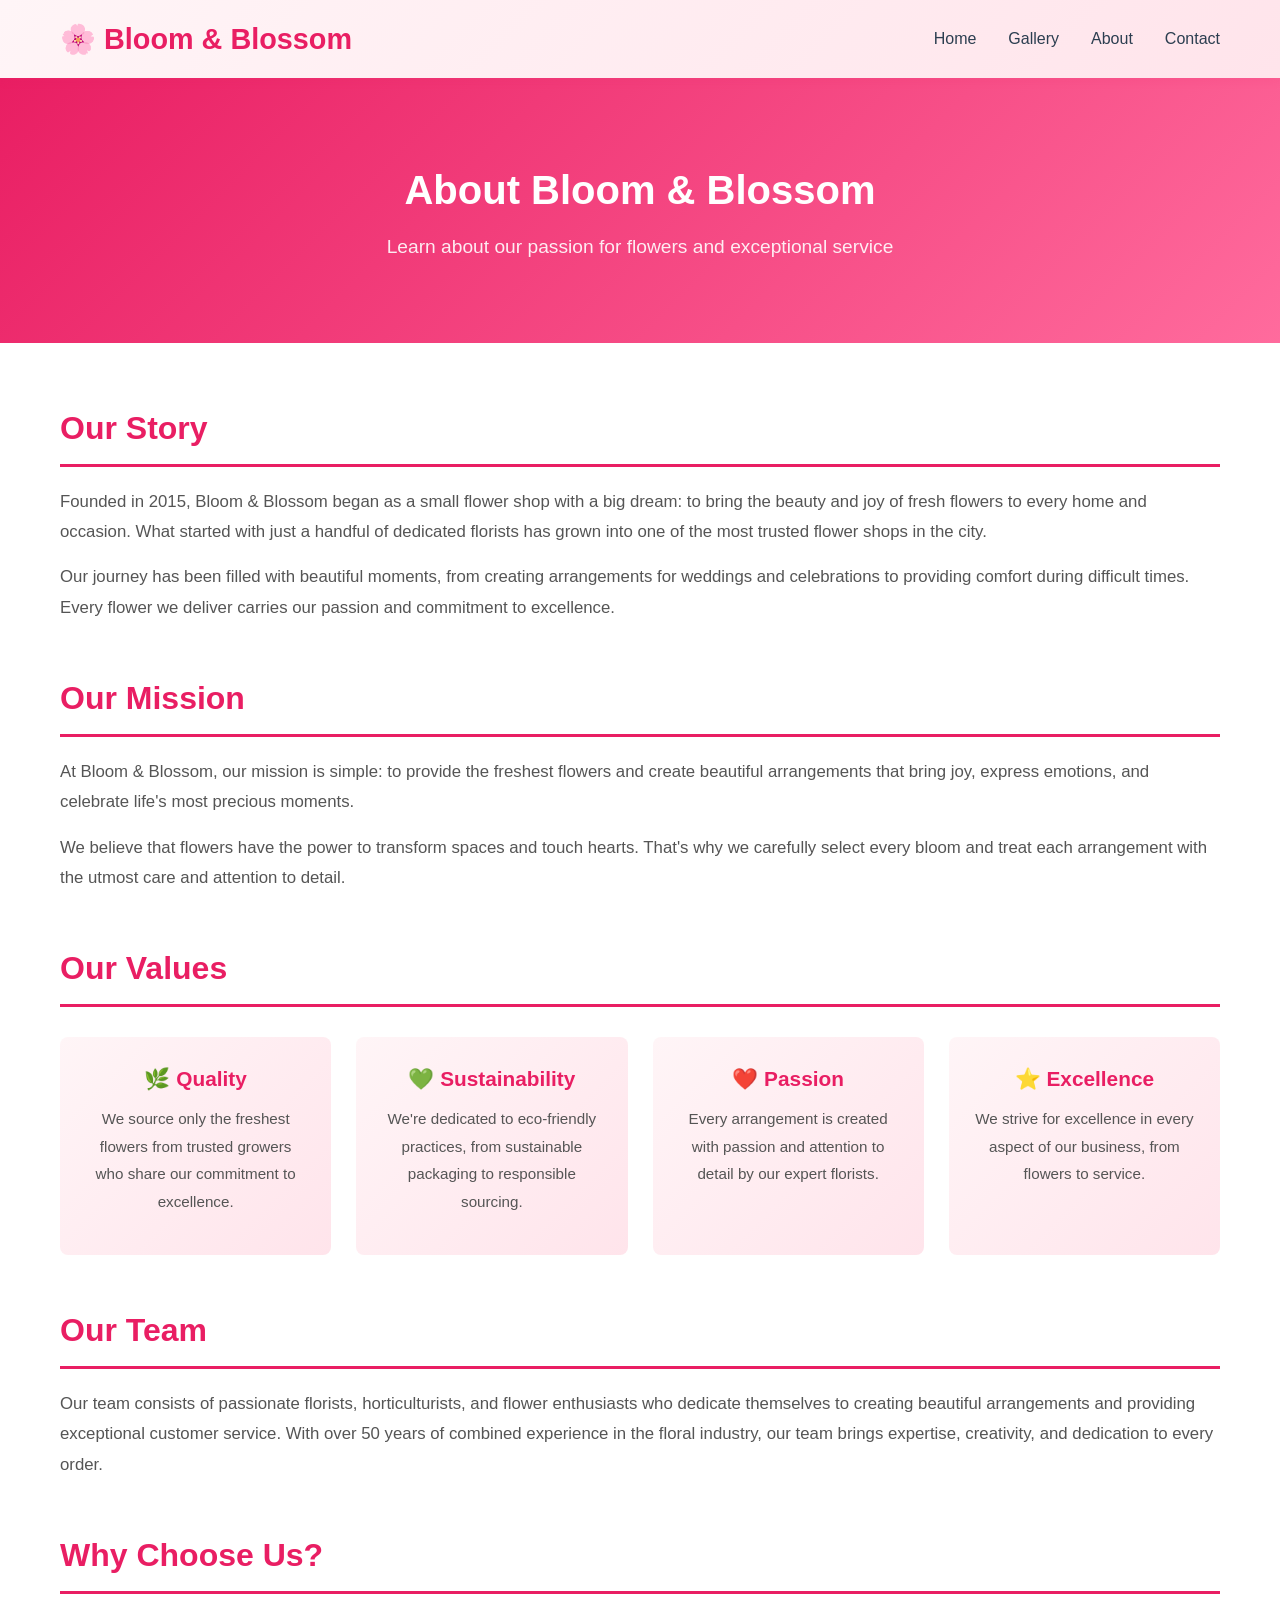
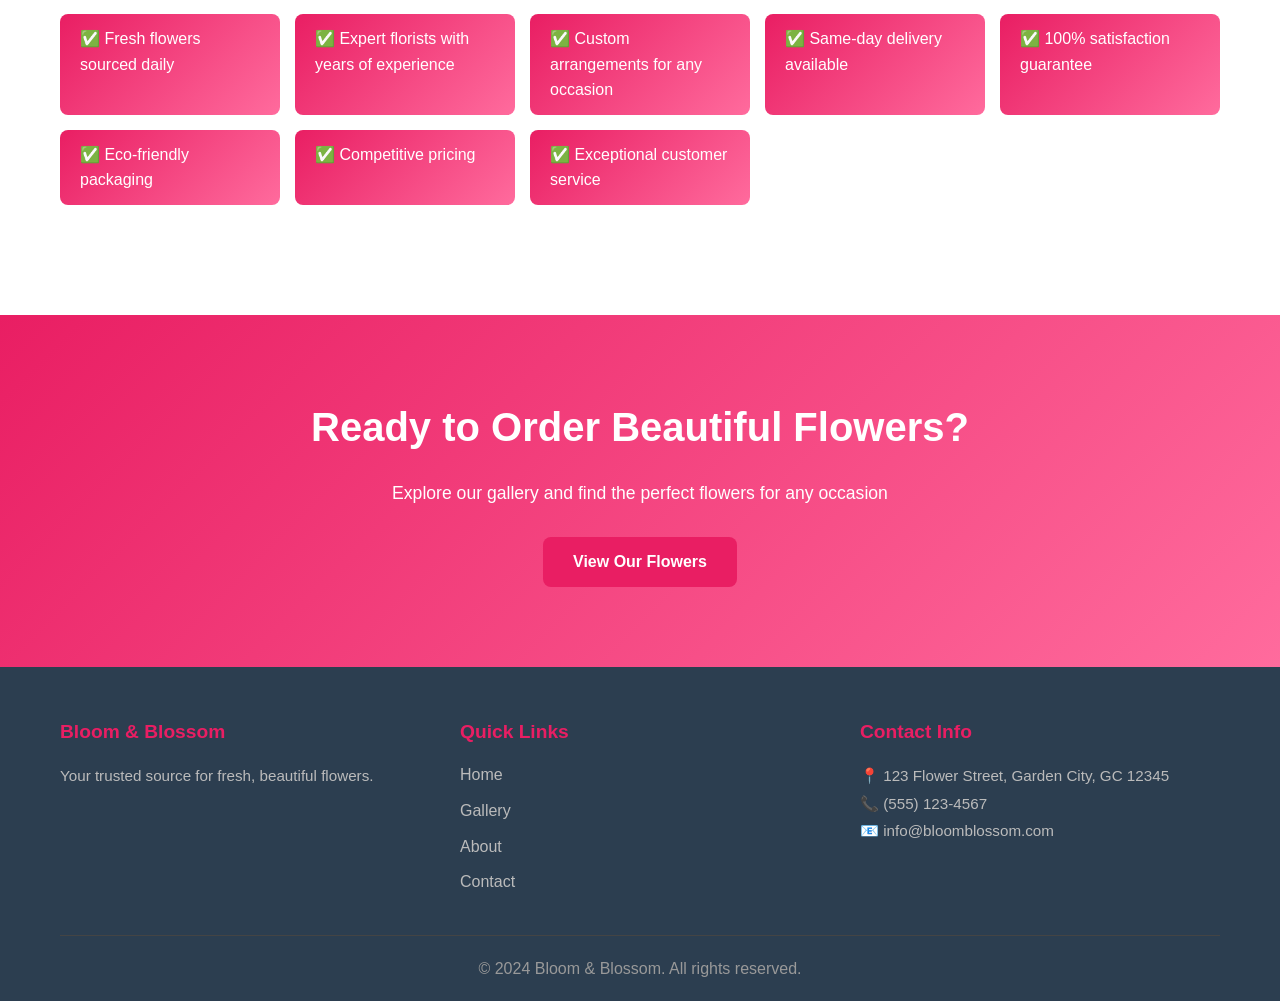
==== about.html @ 718c1ce6 "website building husting file" ====
<!DOCTYPE html>
<html lang="en">
<head>
    <meta charset="UTF-8">
    <meta name="viewport" content="width=device-width, initial-scale=1.0">
    <title>About Us - Bloom & Blossom</title>
    <link rel="stylesheet" href="css/style.css">
</head>
<body>
    <!-- Navigation Bar -->
    <nav class="navbar">
        <div class="container">
            <div class="navbar-brand">
                <h1>🌸 Bloom & Blossom</h1>
            </div>
            <ul class="nav-menu">
                <li><a href="index.html">Home</a></li>
                <li><a href="gallery.html">Gallery</a></li>
                <li><a href="about.html" class="active">About</a></li>
                <li><a href="contact.html">Contact</a></li>
            </ul>
            <div class="hamburger">
                <span></span>
                <span></span>
                <span></span>
            </div>
        </div>
    </nav>

    <!-- Page Header -->
    <section class="page-header">
        <div class="container">
            <h1>About Bloom & Blossom</h1>
            <p>Learn about our passion for flowers and exceptional service</p>
        </div>
    </section>

    <!-- About Content -->
    <section class="about-content">
        <div class="container">
            <div class="about-section">
                <h2>Our Story</h2>
                <p>
                    Founded in 2015, Bloom & Blossom began as a small flower shop with a big dream: to bring 
                    the beauty and joy of fresh flowers to every home and occasion. What started with just a 
                    handful of dedicated florists has grown into one of the most trusted flower shops in the city.
                </p>
                <p>
                    Our journey has been filled with beautiful moments, from creating arrangements for weddings 
                    and celebrations to providing comfort during difficult times. Every flower we deliver carries 
                    our passion and commitment to excellence.
                </p>
            </div>

            <div class="about-section">
                <h2>Our Mission</h2>
                <p>
                    At Bloom & Blossom, our mission is simple: to provide the freshest flowers and create 
                    beautiful arrangements that bring joy, express emotions, and celebrate life's most precious moments.
                </p>
                <p>
                    We believe that flowers have the power to transform spaces and touch hearts. That's why we 
                    carefully select every bloom and treat each arrangement with the utmost care and attention to detail.
                </p>
            </div>

            <div class="about-section">
                <h2>Our Values</h2>
                <div class="values-grid">
                    <div class="value-item">
                        <h3>🌿 Quality</h3>
                        <p>We source only the freshest flowers from trusted growers who share our commitment to excellence.</p>
                    </div>
                    <div class="value-item">
                        <h3>💚 Sustainability</h3>
                        <p>We're dedicated to eco-friendly practices, from sustainable packaging to responsible sourcing.</p>
                    </div>
                    <div class="value-item">
                        <h3>❤️ Passion</h3>
                        <p>Every arrangement is created with passion and attention to detail by our expert florists.</p>
                    </div>
                    <div class="value-item">
                        <h3>⭐ Excellence</h3>
                        <p>We strive for excellence in every aspect of our business, from flowers to service.</p>
                    </div>
                </div>
            </div>

            <div class="about-section">
                <h2>Our Team</h2>
                <p>
                    Our team consists of passionate florists, horticulturists, and flower enthusiasts who dedicate 
                    themselves to creating beautiful arrangements and providing exceptional customer service. With over 
                    50 years of combined experience in the floral industry, our team brings expertise, creativity, and 
                    dedication to every order.
                </p>
            </div>

            <div class="about-section">
                <h2>Why Choose Us?</h2>
                <ul class="features-list">
                    <li>✅ Fresh flowers sourced daily</li>
                    <li>✅ Expert florists with years of experience</li>
                    <li>✅ Custom arrangements for any occasion</li>
                    <li>✅ Same-day delivery available</li>
                    <li>✅ 100% satisfaction guarantee</li>
                    <li>✅ Eco-friendly packaging</li>
                    <li>✅ Competitive pricing</li>
                    <li>✅ Exceptional customer service</li>
                </ul>
            </div>
        </div>
    </section>

    <!-- Call to Action -->
    <section class="cta-section">
        <div class="container">
            <h2>Ready to Order Beautiful Flowers?</h2>
            <p>Explore our gallery and find the perfect flowers for any occasion</p>
            <a href="gallery.html" class="btn btn-primary">View Our Flowers</a>
        </div>
    </section>

    <!-- Footer -->
    <footer class="footer">
        <div class="container">
            <div class="footer-content">
                <div class="footer-section">
                    <h4>Bloom & Blossom</h4>
                    <p>Your trusted source for fresh, beautiful flowers.</p>
                </div>
                <div class="footer-section">
                    <h4>Quick Links</h4>
                    <ul>
                        <li><a href="index.html">Home</a></li>
                        <li><a href="gallery.html">Gallery</a></li>
                        <li><a href="about.html">About</a></li>
                        <li><a href="contact.html">Contact</a></li>
                    </ul>
                </div>
                <div class="footer-section">
                    <h4>Contact Info</h4>
                    <p>📍 123 Flower Street, Garden City, GC 12345</p>
                    <p>📞 (555) 123-4567</p>
                    <p>📧 info@bloomblossom.com</p>
                </div>
            </div>
            <div class="footer-bottom">
                <p>&copy; 2024 Bloom & Blossom. All rights reserved.</p>
            </div>
        </div>
    </footer>

    <script src="js/scrip.js"></script>
</body>
</html>
---- css/style.css ----
/* ===========================
   BLOOM & BLOSSOM CSS
   Fresh Flower Shop Styling
   =========================== */

* {
    margin: 0;
    padding: 0;
    box-sizing: border-box;
}

/* Color Variables */
:root {
    --primary-color: #e91e63;
    --secondary-color: #4caf50;
    --dark-color: #2c3e50;
    --light-color: #ecf0f1;
    --accent-color: #ff6b9d;
    --text-color: #333;
    --border-radius: 8px;
    --transition: all 0.3s ease;
}

body {
    font-family: 'Segoe UI', Tahoma, Geneva, Verdana, sans-serif;
    line-height: 1.6;
    color: var(--text-color);
    background-color: #f9f9f9;
}

.container {
    max-width: 1200px;
    margin: 0 auto;
    padding: 0 20px;
}

/* ===========================
   NAVIGATION BAR
   =========================== */
.navbar {
    background: linear-gradient(135deg, #fff5f7, #ffe4eb);
    box-shadow: 0 2px 10px rgba(233, 30, 99, 0.1);
    position: sticky;
    top: 0;
    z-index: 100;
}

.navbar .container {
    display: flex;
    justify-content: space-between;
    align-items: center;
    padding: 1rem 20px;
}

.navbar-brand h1 {
    color: var(--primary-color);
    font-size: 1.8rem;
    font-weight: 700;
}

.nav-menu {
    display: flex;
    list-style: none;
    gap: 2rem;
}

.nav-menu a {
    text-decoration: none;
    color: var(--dark-color);
    font-weight: 500;
    transition: var(--transition);
    position: relative;
}

.nav-menu a:hover,
.nav-menu a.active {
    color: var(--primary-color);
}

.nav-menu a.active::after {
    content: '';
    position: absolute;
    bottom: -5px;
    left: 0;
    width: 100%;
    height: 3px;
    background: var(--primary-color);
    border-radius: 2px;
}

.hamburger {
    display: none;
    flex-direction: column;
    cursor: pointer;
}

.hamburger span {
    width: 25px;
    height: 3px;
    background: var(--primary-color);
    margin: 5px 0;
    border-radius: 3px;
    transition: var(--transition);
}

/* ===========================
   HERO SECTION
   =========================== */
.hero {
    background: linear-gradient(135deg, #e91e63, #ff6b9d);
    color: white;
    padding: 120px 20px;
    text-align: center;
}

.hero-content h2 {
    font-size: 3.5rem;
    margin-bottom: 1rem;
    animation: slideInDown 0.8s ease;
}

.hero-content p {
    font-size: 1.3rem;
    margin-bottom: 2rem;
    animation: slideInUp 0.8s ease;
}

/* ===========================
   BUTTONS
   =========================== */
.btn {
    display: inline-block;
    padding: 12px 30px;
    border: none;
    border-radius: var(--border-radius);
    cursor: pointer;
    font-weight: 600;
    transition: var(--transition);
    text-decoration: none;
    font-size: 1rem;
}

.btn-primary {
    background: var(--primary-color);
    color: white;
}

.btn-primary:hover {
    background: #c2185b;
    transform: translateY(-2px);
    box-shadow: 0 5px 15px rgba(233, 30, 99, 0.3);
}

.btn-small {
    padding: 8px 20px;
    font-size: 0.9rem;
}

/* ===========================
   FEATURED FLOWERS SECTION
   =========================== */
.featured {
    padding: 80px 20px;
    background: white;
}

.featured h2 {
    text-align: center;
    font-size: 2.5rem;
    color: var(--dark-color);
    margin-bottom: 50px;
}

.flowers-grid {
    display: grid;
    grid-template-columns: repeat(auto-fit, minmax(250px, 1fr));
    gap: 30px;
}

.flower-card {
    background: white;
    border-radius: var(--border-radius);
    overflow: hidden;
    box-shadow: 0 5px 15px rgba(0, 0, 0, 0.1);
    transition: var(--transition);
}

.flower-card:hover {
    transform: translateY(-10px);
    box-shadow: 0 15px 30px rgba(233, 30, 99, 0.2);
}

.flower-image {
    width: 100%;
    height: 200px;
    display: flex;
    align-items: center;
    justify-content: center;
    font-size: 80px;
    background: linear-gradient(135deg, #fff5f7, #ffe4eb);
}

.flower-image svg {
    width: 80%;
    height: 80%;
    max-width: 150px;
}

.flower-card h3 {
    padding: 20px 20px 10px;
    color: var(--primary-color);
    font-size: 1.3rem;
}

.flower-card p {
    padding: 0 20px;
    color: #666;
    font-size: 0.9rem;
}

.price {
    display: block;
    padding: 20px 20px 10px;
    color: var(--secondary-color);
    font-size: 1.3rem;
    font-weight: 700;
}

/* ===========================
   WHY US SECTION
   =========================== */
.why-us {
    padding: 80px 20px;
    background: linear-gradient(135deg, #f5f7fa, #ffe4eb);
}

.why-us h2 {
    text-align: center;
    font-size: 2.5rem;
    color: var(--dark-color);
    margin-bottom: 50px;
}

.features {
    display: grid;
    grid-template-columns: repeat(auto-fit, minmax(250px, 1fr));
    gap: 30px;
}

.feature-item {
    text-align: center;
    padding: 30px;
    background: white;
    border-radius: var(--border-radius);
    box-shadow: 0 5px 15px rgba(0, 0, 0, 0.05);
}

.feature-item .icon {
    font-size: 3rem;
    margin-bottom: 1rem;
}

.feature-item h3 {
    color: var(--primary-color);
    margin-bottom: 10px;
    font-size: 1.2rem;
}

.feature-item p {
    color: #666;
    font-size: 0.95rem;
}

/* ===========================
   PAGE HEADER
   =========================== */
.page-header {
    background: linear-gradient(135deg, #e91e63, #ff6b9d);
    color: white;
    padding: 80px 20px;
    text-align: center;
}

.page-header h1 {
    font-size: 2.5rem;
    margin-bottom: 10px;
}

.page-header p {
    font-size: 1.2rem;
    opacity: 0.9;
}

/* ===========================
   GALLERY SECTION
   =========================== */
.gallery-section {
    padding: 60px 20px;
    background: white;
}

.gallery-grid {
    display: grid;
    grid-template-columns: repeat(auto-fit, minmax(280px, 1fr));
    gap: 30px;
}

.gallery-item {
    background: white;
    border-radius: var(--border-radius);
    overflow: hidden;
    box-shadow: 0 5px 15px rgba(0, 0, 0, 0.1);
    transition: var(--transition);
}

.gallery-item:hover {
    transform: translateY(-8px);
    box-shadow: 0 15px 30px rgba(233, 30, 99, 0.2);
}

.gallery-image {
    width: 100%;
    height: 220px;
    display: flex;
    align-items: center;
    justify-content: center;
    font-size: 100px;
    background: linear-gradient(135deg, #fff5f7, #ffe4eb);
}

.gallery-image svg {
    width: 85%;
    height: 85%;
    max-width: 170px;
}

.flower-emoji {
    animation: float 3s ease-in-out infinite;
}

.gallery-info {
    padding: 20px;
}

.gallery-info h3 {
    color: var(--primary-color);
    margin-bottom: 10px;
}

.gallery-info p {
    color: #666;
    margin-bottom: 15px;
    font-size: 0.95rem;
}

.gallery-info .price {
    padding: 0;
    display: inline-block;
    margin-right: 15px;
}

/* ===========================
   ABOUT SECTION
   =========================== */
.about-content {
    padding: 60px 20px;
    background: white;
}

.about-section {
    margin-bottom: 50px;
}

.about-section h2 {
    color: var(--primary-color);
    font-size: 2rem;
    margin-bottom: 20px;
    border-bottom: 3px solid var(--primary-color);
    padding-bottom: 10px;
}

.about-section p {
    color: #555;
    font-size: 1.05rem;
    line-height: 1.8;
    margin-bottom: 15px;
}

.values-grid {
    display: grid;
    grid-template-columns: repeat(auto-fit, minmax(250px, 1fr));
    gap: 25px;
    margin-top: 30px;
}

.value-item {
    padding: 25px;
    background: linear-gradient(135deg, #fff5f7, #ffe4eb);
    border-radius: var(--border-radius);
    text-align: center;
}

.value-item h3 {
    color: var(--primary-color);
    font-size: 1.3rem;
    margin-bottom: 10px;
}

.value-item p {
    color: #555;
    font-size: 0.95rem;
}

.features-list {
    list-style: none;
    display: grid;
    grid-template-columns: repeat(auto-fit, minmax(200px, 1fr));
    gap: 15px;
    margin-top: 20px;
}

.features-list li {
    padding: 12px 20px;
    background: linear-gradient(135deg, #e91e63, #ff6b9d);
    color: white;
    border-radius: var(--border-radius);
    font-weight: 500;
}

/* ===========================
   CONTACT SECTION
   =========================== */
.contact-section {
    padding: 60px 20px;
    background: white;
}

.contact-content {
    display: grid;
    grid-template-columns: 1fr 1fr;
    gap: 40px;
    margin-bottom: 60px;
}

.contact-form h2,
.contact-info h2 {
    color: var(--primary-color);
    font-size: 1.8rem;
    margin-bottom: 30px;
}

.form-group {
    margin-bottom: 20px;
}

.form-group label {
    display: block;
    margin-bottom: 8px;
    color: var(--dark-color);
    font-weight: 600;
}

.form-group input,
.form-group textarea {
    width: 100%;
    padding: 12px;
    border: 2px solid #ddd;
    border-radius: var(--border-radius);
    font-family: inherit;
    font-size: 1rem;
    transition: var(--transition);
}

.form-group input:focus,
.form-group textarea:focus {
    outline: none;
    border-color: var(--primary-color);
    box-shadow: 0 0 10px rgba(233, 30, 99, 0.2);
}

.info-item {
    margin-bottom: 30px;
}

.info-item h3 {
    color: var(--primary-color);
    margin-bottom: 10px;
    font-size: 1.1rem;
}

.info-item p {
    color: #555;
    line-height: 1.8;
}

.info-item a {
    color: var(--primary-color);
    text-decoration: none;
    font-weight: 600;
    transition: var(--transition);
}

.info-item a:hover {
    color: var(--secondary-color);
}

.social-links {
    margin-top: 30px;
    padding-top: 30px;
    border-top: 2px solid #ddd;
}

.social-icons {
    display: flex;
    gap: 15px;
    margin-top: 15px;
}

.social-icon {
    display: inline-block;
    padding: 10px 20px;
    background: var(--primary-color);
    color: white;
    border-radius: var(--border-radius);
    text-decoration: none;
    font-size: 0.9rem;
    transition: var(--transition);
}

.social-icon:hover {
    background: var(--secondary-color);
    transform: translateY(-3px);
}

.map-section {
    margin-top: 60px;
    padding-top: 60px;
    border-top: 2px solid #ddd;
}

.map-section h2 {
    color: var(--primary-color);
    font-size: 1.8rem;
    margin-bottom: 30px;
}

.map-container {
    border-radius: var(--border-radius);
    overflow: hidden;
    box-shadow: 0 5px 15px rgba(0, 0, 0, 0.1);
}

/* ===========================
   CALL TO ACTION SECTION
   =========================== */
.cta-section {
    background: linear-gradient(135deg, #e91e63, #ff6b9d);
    color: white;
    padding: 80px 20px;
    text-align: center;
}

.cta-section h2 {
    font-size: 2.5rem;
    margin-bottom: 20px;
}

.cta-section p {
    font-size: 1.1rem;
    margin-bottom: 30px;
}

/* ===========================
   FOOTER
   =========================== */
.footer {
    background: var(--dark-color);
    color: #ecf0f1;
    padding: 50px 20px 20px;
}

.footer-content {
    display: grid;
    grid-template-columns: repeat(auto-fit, minmax(250px, 1fr));
    gap: 40px;
    margin-bottom: 30px;
}

.footer-section h4 {
    color: var(--primary-color);
    margin-bottom: 15px;
    font-size: 1.2rem;
}

.footer-section p {
    color: #bbb;
    line-height: 1.8;
    font-size: 0.95rem;
}

.footer-section ul {
    list-style: none;
}

.footer-section ul li {
    margin-bottom: 10px;
}

.footer-section ul li a {
    color: #bbb;
    text-decoration: none;
    transition: var(--transition);
}

.footer-section ul li a:hover {
    color: var(--primary-color);
}

.footer-bottom {
    text-align: center;
    padding-top: 20px;
    border-top: 1px solid #444;
    color: #999;
}

/* ===========================
   ANIMATIONS
   =========================== */
@keyframes slideInDown {
    from {
        opacity: 0;
        transform: translateY(-30px);
    }
    to {
        opacity: 1;
        transform: translateY(0);
    }
}

@keyframes slideInUp {
    from {
        opacity: 0;
        transform: translateY(30px);
    }
    to {
        opacity: 1;
        transform: translateY(0);
    }
}

@keyframes float {
    0%, 100% {
        transform: translateY(0px);
    }
    50% {
        transform: translateY(-20px);
    }
}

/* ===========================
   RESPONSIVE DESIGN
   =========================== */
@media (max-width: 768px) {
    .navbar .container {
        flex-direction: column;
        gap: 20px;
    }

    .nav-menu {
        display: none;
        position: absolute;
        top: 100%;
        left: 0;
        right: 0;
        flex-direction: column;
        background: white;
        padding: 20px;
        box-shadow: 0 5px 15px rgba(0, 0, 0, 0.1);
        gap: 0;
    }

    .nav-menu.active {
        display: flex;
    }

    .nav-menu li {
        border-bottom: 1px solid #ddd;
        padding: 10px 0;
    }

    .hamburger {
        display: flex;
    }

    .hero-content h2 {
        font-size: 2rem;
    }

    .hero-content p {
        font-size: 1rem;
    }

    .featured h2,
    .why-us h2 {
        font-size: 1.8rem;
    }

    .contact-content {
        grid-template-columns: 1fr;
    }

    .page-header h1 {
        font-size: 1.8rem;
    }

    .cta-section h2 {
        font-size: 1.8rem;
    }

    .flowers-grid,
    .features,
    .gallery-grid,
    .values-grid {
        grid-template-columns: 1fr;
    }
}

@media (max-width: 480px) {
    .container {
        padding: 0 15px;
    }

    .navbar-brand h1 {
        font-size: 1.3rem;
    }

    .hero-content h2 {
        font-size: 1.5rem;
    }

    .featured h2,
    .why-us h2,
    .page-header h1,
    .cta-section h2 {
        font-size: 1.5rem;
    }

    .about-section h2 {
        font-size: 1.3rem;
    }

    .btn {
        padding: 10px 20px;
        font-size: 0.9rem;
    }

    .features-list {
        grid-template-columns: 1fr;
    }

    .footer-content {
        gap: 20px;
    }
}
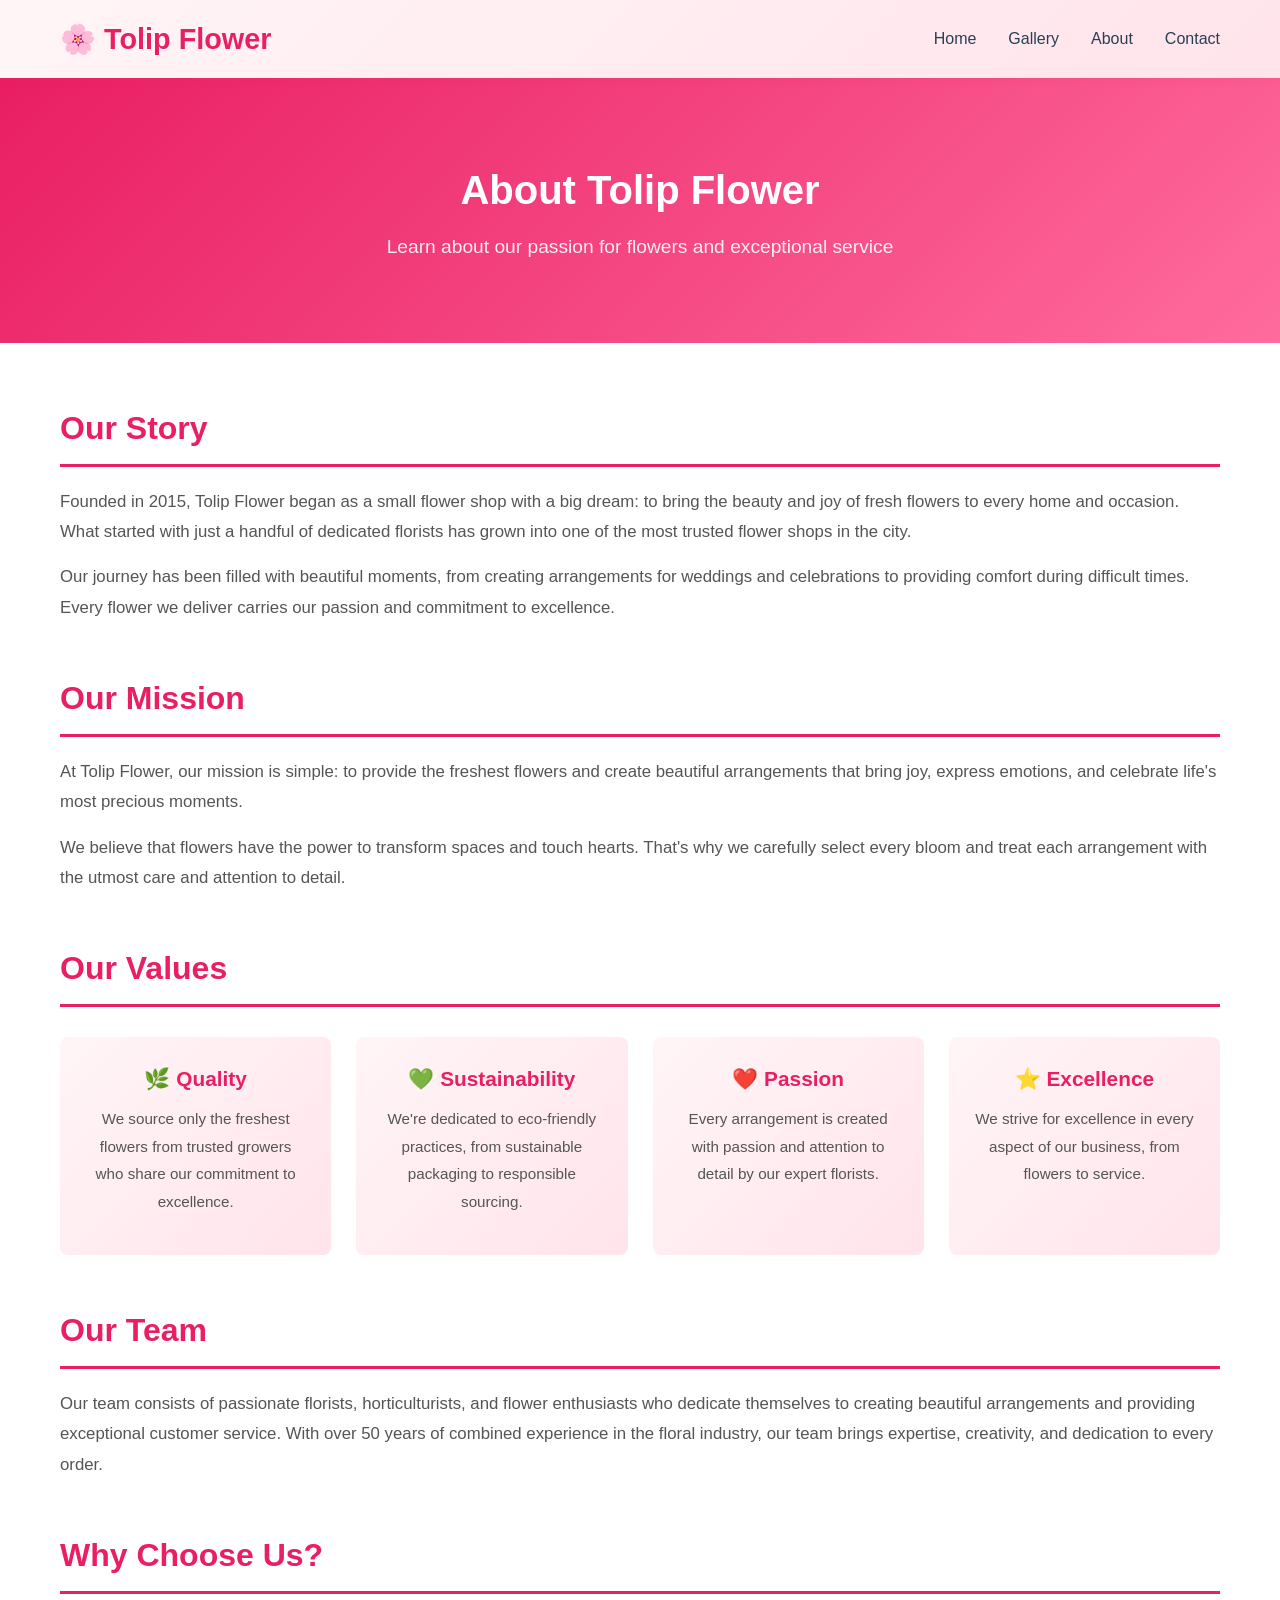
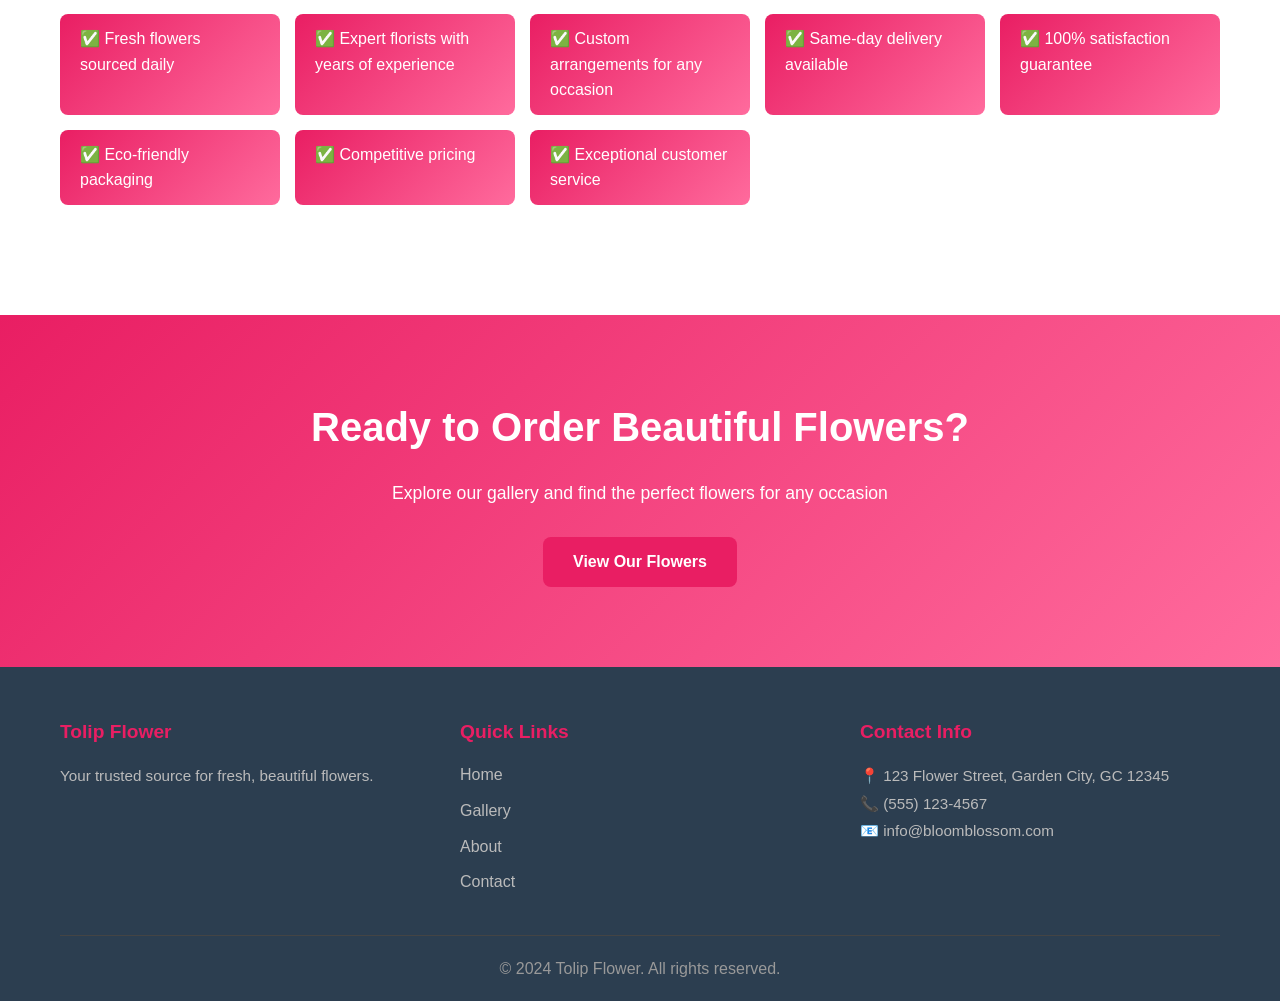
==== commit 5af80b7f: "website building husting" ====
--- a/about.html
+++ b/about.html
@@ -3,7 +3,19 @@
 <head>
     <meta charset="UTF-8">
     <meta name="viewport" content="width=device-width, initial-scale=1.0">
-    <title>About Us - Bloom & Blossom</title>
+    <meta name="description" content="Learn about Tolip Flower - your trusted source for fresh, beautiful flowers since 2015. Expert florists, quality assurance, and sustainable practices.">
+    <meta name="keywords" content="about us, flower shop, florist, fresh flowers, quality, sustainability, customer service, flower delivery">
+    <meta name="author" content="Tolip Flower">
+    <meta name="robots" content="index, follow">
+    <meta property="og:title" content="About Us - Tolip Flower">
+    <meta property="og:description" content="Discover our story, mission, and passion for providing the freshest flowers and exceptional service.">
+    <meta property="og:type" content="website">
+    <meta property="og:url" content="https://tolipflower.vercel.app/about.html">
+    <meta name="twitter:card" content="summary">
+    <meta name="twitter:title" content="About Us - Tolip Flower">
+    <link rel="canonical" href="https://tolipflower.vercel.app/about.html">
+    <link rel="sitemap" type="application/xml" href="/sitemap.xml">
+    <title>About Us - Tolip Flower</title>
     <link rel="stylesheet" href="css/style.css">
 </head>
 <body>
@@ -11,7 +23,7 @@
     <nav class="navbar">
         <div class="container">
             <div class="navbar-brand">
-                <h1>🌸 Bloom & Blossom</h1>
+                <h1>🌸 Tolip Flower</h1>
             </div>
             <ul class="nav-menu">
                 <li><a href="index.html">Home</a></li>
@@ -30,7 +42,7 @@
     <!-- Page Header -->
     <section class="page-header">
         <div class="container">
-            <h1>About Bloom & Blossom</h1>
+            <h1>About Tolip Flower</h1>
             <p>Learn about our passion for flowers and exceptional service</p>
         </div>
     </section>
@@ -41,7 +53,7 @@
             <div class="about-section">
                 <h2>Our Story</h2>
                 <p>
-                    Founded in 2015, Bloom & Blossom began as a small flower shop with a big dream: to bring 
+                    Founded in 2015, Tolip Flower began as a small flower shop with a big dream: to bring 
                     the beauty and joy of fresh flowers to every home and occasion. What started with just a 
                     handful of dedicated florists has grown into one of the most trusted flower shops in the city.
                 </p>
@@ -55,7 +67,7 @@
             <div class="about-section">
                 <h2>Our Mission</h2>
                 <p>
-                    At Bloom & Blossom, our mission is simple: to provide the freshest flowers and create 
+                    At Tolip Flower, our mission is simple: to provide the freshest flowers and create 
                     beautiful arrangements that bring joy, express emotions, and celebrate life's most precious moments.
                 </p>
                 <p>
@@ -126,7 +138,7 @@
         <div class="container">
             <div class="footer-content">
                 <div class="footer-section">
-                    <h4>Bloom & Blossom</h4>
+                    <h4>Tolip Flower</h4>
                     <p>Your trusted source for fresh, beautiful flowers.</p>
                 </div>
                 <div class="footer-section">
@@ -146,7 +158,7 @@
                 </div>
             </div>
             <div class="footer-bottom">
-                <p>&copy; 2024 Bloom & Blossom. All rights reserved.</p>
+                <p>&copy; 2024 Tolip Flower. All rights reserved.</p>
             </div>
         </div>
     </footer>
